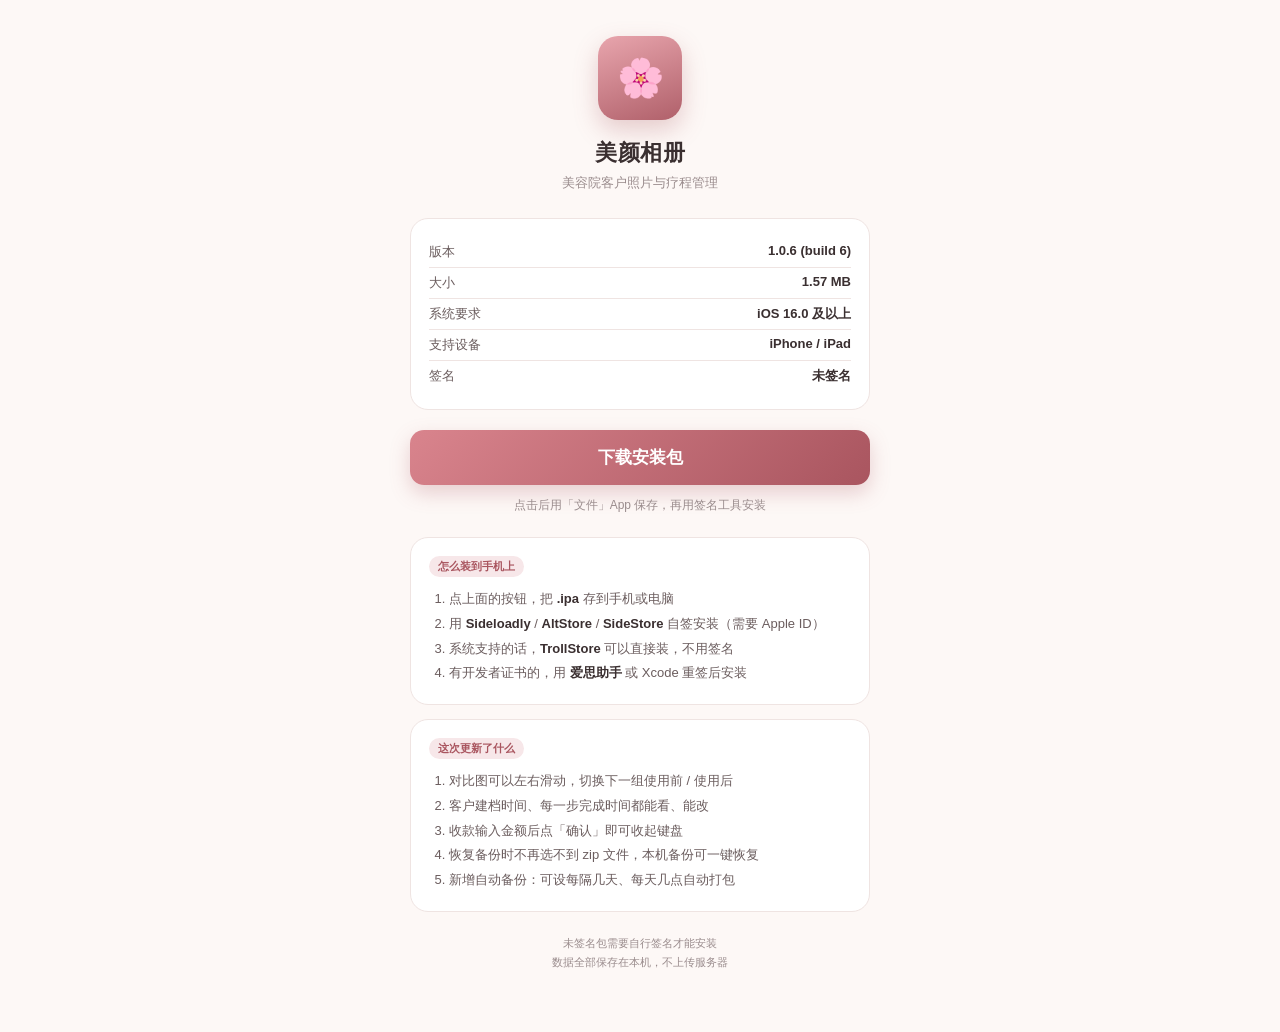
==== publish/index.html @ 1dd9d1ae "美颜相册 iOS 源码 2026-11-08 20:12" ====
<!DOCTYPE html>
<html lang="zh-CN">
<head>
<meta charset="utf-8">
<meta name="viewport" content="width=device-width, initial-scale=1, viewport-fit=cover">
<title>美颜相册 · 下载</title>
<style>
  :root{
    --rose:#c9757f; --rose-deep:#a9555f; --rose-light:#f7e7e9;
    --cream:#fdf8f6; --ink:#3a2f30; --ink-soft:#6b5d5e; --muted:#9a8c8d;
    --card:#ffffff; --line:#efe4e2;
  }
  *{box-sizing:border-box;-webkit-tap-highlight-color:transparent}
  body{
    margin:0;padding:28px 20px 48px;
    font-family:-apple-system,BlinkMacSystemFont,"PingFang SC","Helvetica Neue",sans-serif;
    background:var(--cream);color:var(--ink);
    display:flex;flex-direction:column;align-items:center;
    min-height:100vh;
  }
  .wrap{width:100%;max-width:460px}
  .icon{
    width:84px;height:84px;border-radius:20px;margin:8px auto 18px;
    background:linear-gradient(160deg,#e8a5ad,#b0606a);
    display:flex;align-items:center;justify-content:center;
    box-shadow:0 10px 24px rgba(169,85,95,.28);
    font-size:38px;
  }
  h1{font-size:22px;margin:0 0 6px;text-align:center;letter-spacing:.5px}
  .sub{text-align:center;color:var(--muted);font-size:13px;margin:0 0 26px}
  .card{
    background:var(--card);border:1px solid var(--line);border-radius:18px;
    padding:18px;margin-bottom:14px;
  }
  .meta{display:flex;justify-content:space-between;font-size:13px;color:var(--ink-soft);padding:6px 0}
  .meta + .meta{border-top:1px solid var(--line)}
  .meta span:last-child{color:var(--ink);font-weight:600}
  .btn{
    display:block;text-align:center;text-decoration:none;
    background:linear-gradient(135deg,#d9848d,#a9555f);color:#fff;
    font-size:17px;font-weight:600;padding:16px;border-radius:14px;
    margin:20px 0 10px;box-shadow:0 8px 20px rgba(169,85,95,.26);
  }
  .btn:active{transform:scale(.985)}
  .hint{font-size:12px;color:var(--muted);text-align:center;line-height:1.7;margin:0}
  h2{font-size:14px;margin:0 0 12px;color:var(--ink)}
  ol{margin:0;padding-left:20px;font-size:13px;color:var(--ink-soft);line-height:1.9}
  ol b{color:var(--ink)}
  .tag{
    display:inline-block;font-size:11px;padding:3px 9px;border-radius:999px;
    background:var(--rose-light);color:var(--rose-deep);font-weight:600;
    margin-bottom:10px;
  }
  .foot{text-align:center;font-size:11px;color:var(--muted);margin-top:22px;line-height:1.8}
</style>
</head>
<body>
<div class="wrap">

  <div class="icon">🌸</div>
  <h1>美颜相册</h1>
  <p class="sub">美容院客户照片与疗程管理</p>

  <div class="card">
    <div class="meta"><span>版本</span><span>1.0.6 (build 6)</span></div>
    <div class="meta"><span>大小</span><span>1.57 MB</span></div>
    <div class="meta"><span>系统要求</span><span>iOS 16.0 及以上</span></div>
    <div class="meta"><span>支持设备</span><span>iPhone / iPad</span></div>
    <div class="meta"><span>签名</span><span>未签名</span></div>
  </div>

  <a class="btn" href="./BeautyAlbum-1.0.6.ipa" download>下载安装包</a>
  <p class="hint">点击后用「文件」App 保存，再用签名工具安装</p>

  <div class="card" style="margin-top:22px">
    <span class="tag">怎么装到手机上</span>
    <ol>
      <li>点上面的按钮，把 <b>.ipa</b> 存到手机或电脑</li>
      <li>用 <b>Sideloadly</b> / <b>AltStore</b> / <b>SideStore</b> 自签安装（需要 Apple ID）</li>
      <li>系统支持的话，<b>TrollStore</b> 可以直接装，不用签名</li>
      <li>有开发者证书的，用 <b>爱思助手</b> 或 Xcode 重签后安装</li>
    </ol>
  </div>

  <div class="card">
    <span class="tag">这次更新了什么</span>
    <ol>
      <li>对比图可以左右滑动，切换下一组使用前 / 使用后</li>
      <li>客户建档时间、每一步完成时间都能看、能改</li>
      <li>收款输入金额后点「确认」即可收起键盘</li>
      <li>恢复备份时不再选不到 zip 文件，本机备份可一键恢复</li>
      <li>新增自动备份：可设每隔几天、每天几点自动打包</li>
    </ol>
  </div>

  <p class="foot">未签名包需要自行签名才能安装<br>数据全部保存在本机，不上传服务器</p>

</div>
</body>
</html>
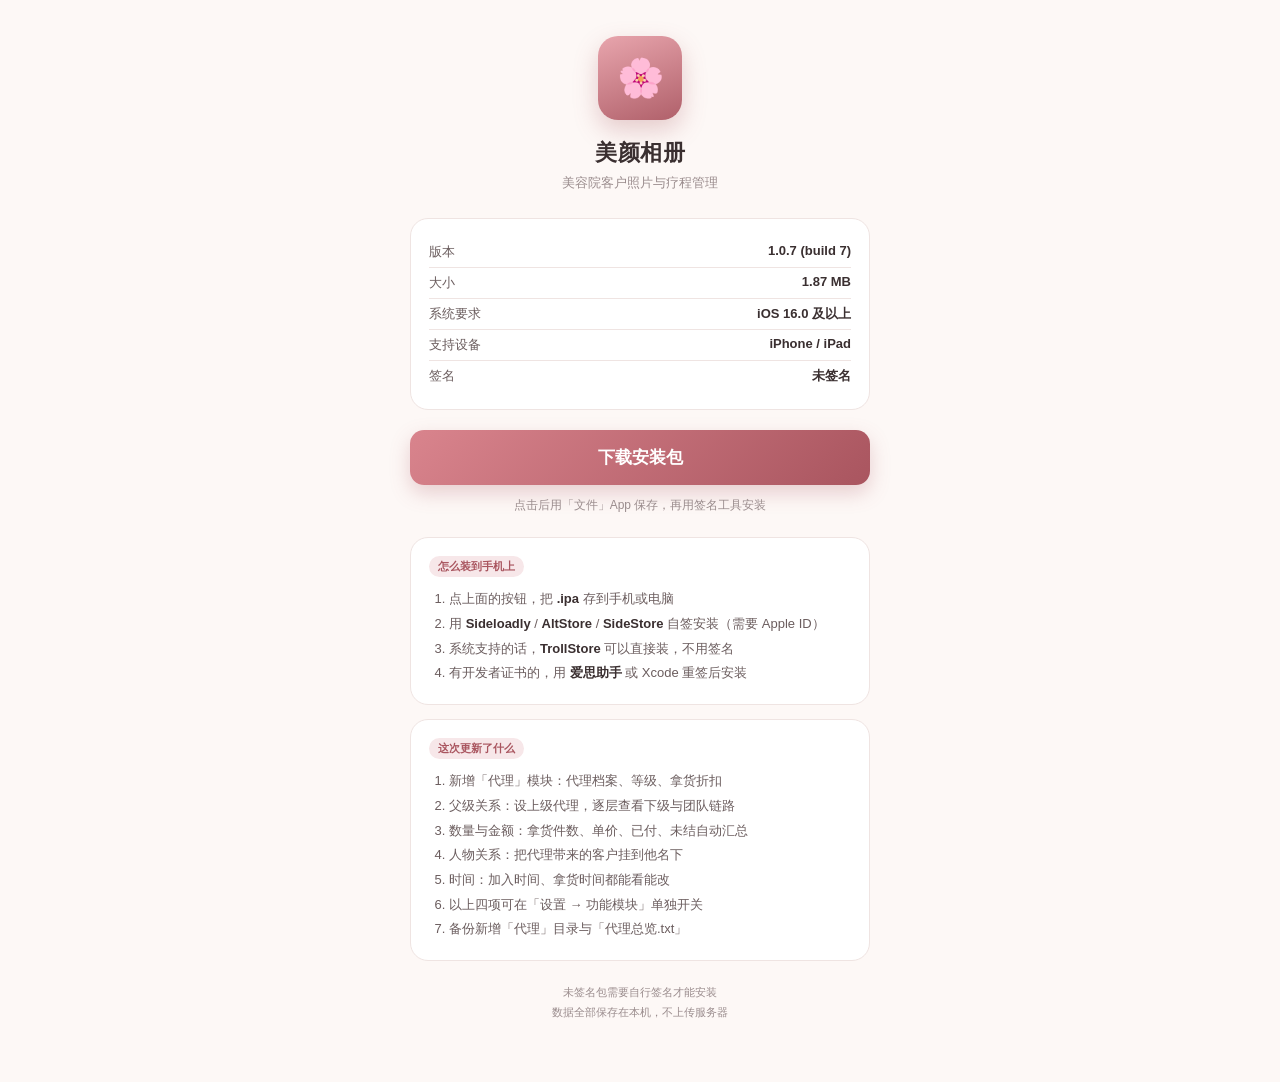
==== commit 5f528ef4: "美颜相册 iOS 源码 2026-11-10 02:32" ====
--- a/publish/index.html
+++ b/publish/index.html
@@ -62,14 +62,14 @@
   <p class="sub">美容院客户照片与疗程管理</p>
 
   <div class="card">
-    <div class="meta"><span>版本</span><span>1.0.6 (build 6)</span></div>
-    <div class="meta"><span>大小</span><span>1.57 MB</span></div>
+    <div class="meta"><span>版本</span><span>1.0.7 (build 7)</span></div>
+    <div class="meta"><span>大小</span><span>1.87 MB</span></div>
     <div class="meta"><span>系统要求</span><span>iOS 16.0 及以上</span></div>
     <div class="meta"><span>支持设备</span><span>iPhone / iPad</span></div>
     <div class="meta"><span>签名</span><span>未签名</span></div>
   </div>
 
-  <a class="btn" href="./BeautyAlbum-1.0.6.ipa" download>下载安装包</a>
+  <a class="btn" href="./BeautyAlbum-1.0.7.ipa" download>下载安装包</a>
   <p class="hint">点击后用「文件」App 保存，再用签名工具安装</p>
 
   <div class="card" style="margin-top:22px">
@@ -85,11 +85,13 @@
   <div class="card">
     <span class="tag">这次更新了什么</span>
     <ol>
-      <li>对比图可以左右滑动，切换下一组使用前 / 使用后</li>
-      <li>客户建档时间、每一步完成时间都能看、能改</li>
-      <li>收款输入金额后点「确认」即可收起键盘</li>
-      <li>恢复备份时不再选不到 zip 文件，本机备份可一键恢复</li>
-      <li>新增自动备份：可设每隔几天、每天几点自动打包</li>
+      <li>新增「代理」模块：代理档案、等级、拿货折扣</li>
+      <li>父级关系：设上级代理，逐层查看下级与团队链路</li>
+      <li>数量与金额：拿货件数、单价、已付、未结自动汇总</li>
+      <li>人物关系：把代理带来的客户挂到他名下</li>
+      <li>时间：加入时间、拿货时间都能看能改</li>
+      <li>以上四项可在「设置 → 功能模块」单独开关</li>
+      <li>备份新增「代理」目录与「代理总览.txt」</li>
     </ol>
   </div>
 
